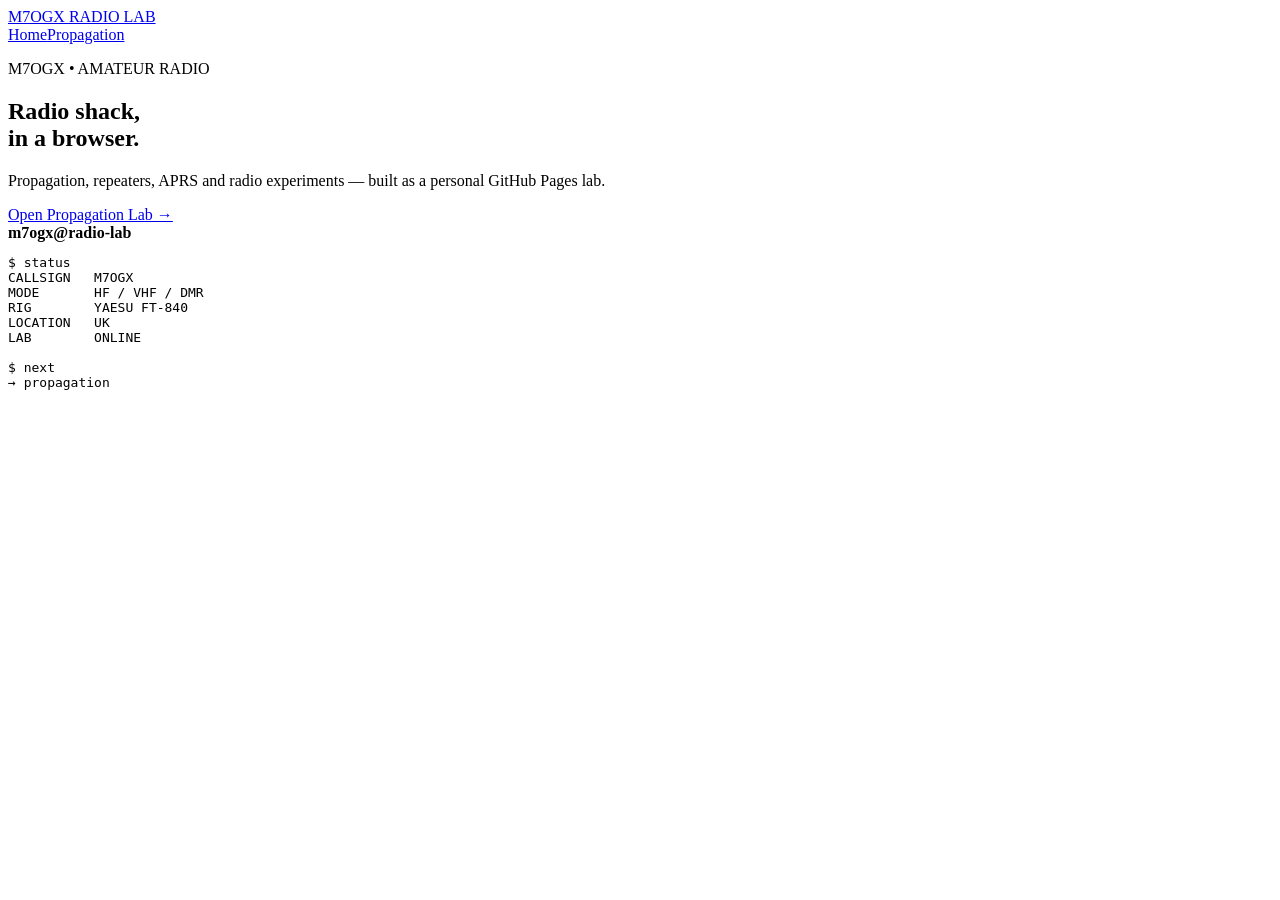
==== index.html @ fd6bd0ee "Add M7OGX Radio Lab propagation module" ====
<!doctype html>
<html lang="en">
<head>
  <meta charset="utf-8">
  <meta name="viewport" content="width=device-width,initial-scale=1">
  <meta name="description" content="M7OGX amateur radio site and propagation lab">
  <title>M7OGX • Radio Lab</title>
  <link rel="stylesheet" href="css/style.css">
</head>
<body>
  <header class="topbar">
    <a class="brand" href="index.html"><span class="dot"></span>M7OGX <span>RADIO LAB</span></a>
    <nav><a class="active" href="index.html">Home</a><a href="propagation.html">Propagation</a></nav>
  </header>
  <main class="hero">
    <section class="hero-copy">
      <p class="eyebrow">M7OGX • AMATEUR RADIO</p>
      <h1>Radio shack,<br><span>in a browser.</span></h1>
      <p>Propagation, repeaters, APRS and radio experiments — built as a personal GitHub Pages lab.</p>
      <a class="button" href="propagation.html">Open Propagation Lab →</a>
    </section>
    <section class="terminal">
      <div class="terminal-head"><span></span><span></span><span></span><b>m7ogx@radio-lab</b></div>
      <pre>$ status
CALLSIGN   M7OGX
MODE       HF / VHF / DMR
RIG        YAESU FT-840
LOCATION   UK
LAB        ONLINE

$ next
→ propagation</pre>
    </section>
  </main>
</body>
</html>
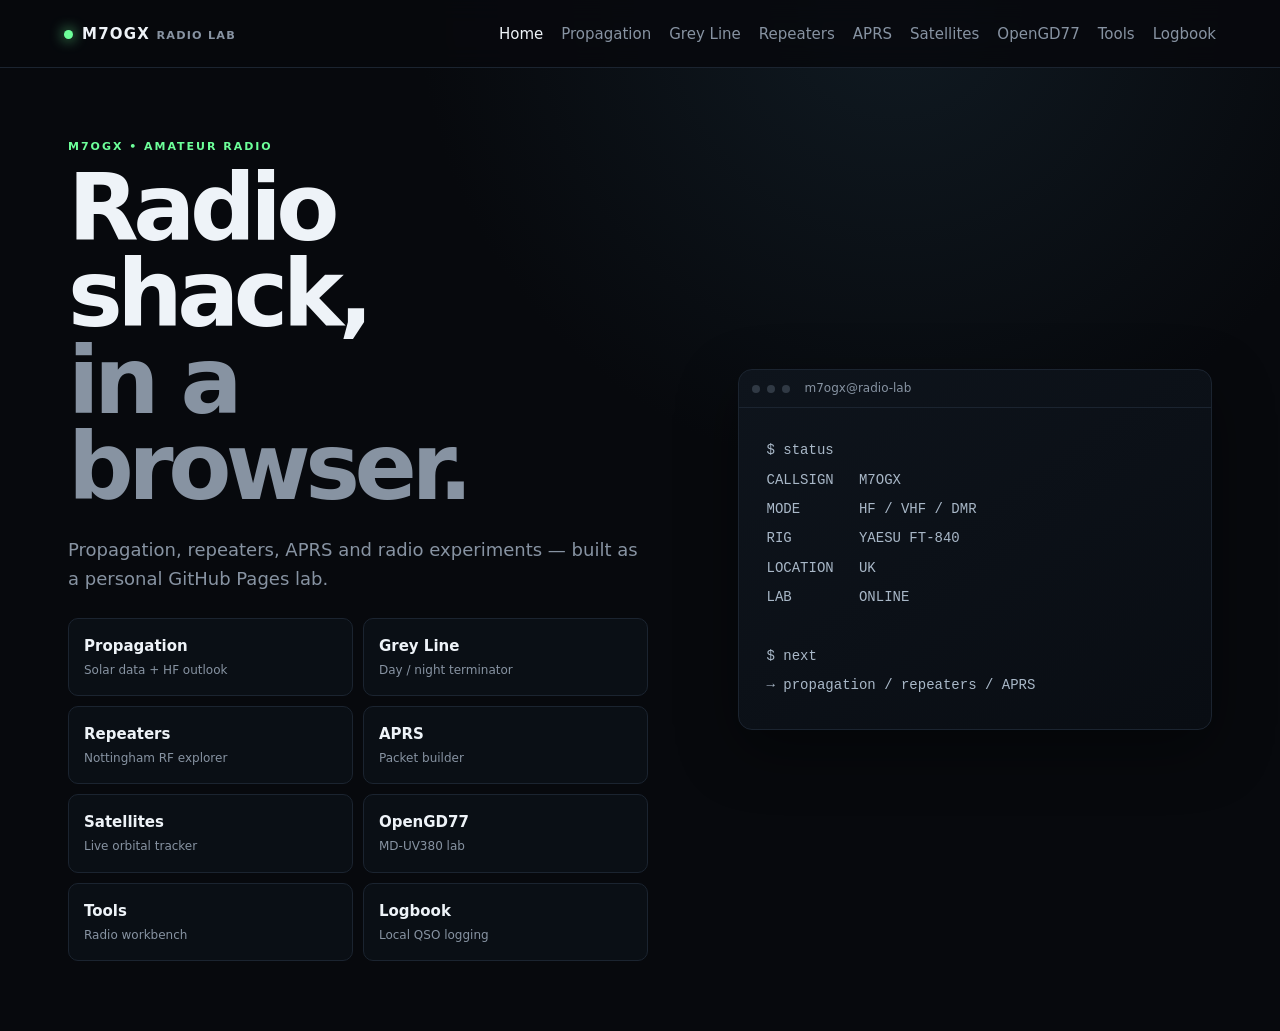
==== commit 35ec6fb3: "Wire all Radio Lab modules into home page" ====
--- a/index.html
+++ b/index.html
@@ -10,14 +10,23 @@
 <body>
   <header class="topbar">
     <a class="brand" href="index.html"><span class="dot"></span>M7OGX <span>RADIO LAB</span></a>
-    <nav><a class="active" href="index.html">Home</a><a href="propagation.html">Propagation</a></nav>
+    <nav><a class="active" href="index.html">Home</a><a href="propagation.html">Propagation</a><a href="greyline.html">Grey Line</a><a href="repeaters.html">Repeaters</a><a href="aprs.html">APRS</a><a href="satellites.html">Satellites</a><a href="opengd77.html">OpenGD77</a><a href="tools.html">Tools</a><a href="logbook.html">Logbook</a></nav>
   </header>
   <main class="hero">
     <section class="hero-copy">
       <p class="eyebrow">M7OGX • AMATEUR RADIO</p>
       <h1>Radio shack,<br><span>in a browser.</span></h1>
       <p>Propagation, repeaters, APRS and radio experiments — built as a personal GitHub Pages lab.</p>
-      <a class="button" href="propagation.html">Open Propagation Lab →</a>
+      <div class="module-grid">
+        <a class="module-card" href="propagation.html"><b>Propagation</b><span>Solar data + HF outlook</span></a>
+        <a class="module-card" href="greyline.html"><b>Grey Line</b><span>Day / night terminator</span></a>
+        <a class="module-card" href="repeaters.html"><b>Repeaters</b><span>Nottingham RF explorer</span></a>
+        <a class="module-card" href="aprs.html"><b>APRS</b><span>Packet builder</span></a>
+        <a class="module-card" href="satellites.html"><b>Satellites</b><span>Live orbital tracker</span></a>
+        <a class="module-card" href="opengd77.html"><b>OpenGD77</b><span>MD-UV380 lab</span></a>
+        <a class="module-card" href="tools.html"><b>Tools</b><span>Radio workbench</span></a>
+        <a class="module-card" href="logbook.html"><b>Logbook</b><span>Local QSO logging</span></a>
+      </div>
     </section>
     <section class="terminal">
       <div class="terminal-head"><span></span><span></span><span></span><b>m7ogx@radio-lab</b></div>
@@ -29,7 +38,7 @@
 LAB        ONLINE
 
 $ next
-→ propagation</pre>
+→ propagation / repeaters / APRS</pre>
     </section>
   </main>
 </body>
--- a/css/style.css
+++ b/css/style.css
@@ -0,0 +1,6 @@
+:root{--bg:#07090d;--panel:#0d1118;--line:#1b2430;--text:#eef3f8;--muted:#8793a2;--accent:#6dff9a;--accent2:#55b8ff;--warn:#ffd166;--bad:#ff6b7a}*{box-sizing:border-box}body{margin:0;background:radial-gradient(circle at 70% 0,#101a22 0,transparent 35%),var(--bg);color:var(--text);font:15px/1.6 Inter,system-ui,-apple-system,BlinkMacSystemFont,"Segoe UI",sans-serif}.topbar{height:68px;border-bottom:1px solid var(--line);display:flex;align-items:center;justify-content:space-between;padding:0 clamp(20px,5vw,70px);background:#07090ddd;backdrop-filter:blur(12px);position:sticky;top:0;z-index:5}.brand{color:var(--text);text-decoration:none;font-weight:800;letter-spacing:.08em}.brand span:last-child{color:var(--muted);font-size:.75em}.dot{display:inline-block;width:9px;height:9px;background:var(--accent);border-radius:50%;margin-right:9px;box-shadow:0 0 14px var(--accent)}nav{display:flex;gap:18px;overflow-x:auto;white-space:nowrap;scrollbar-width:none}nav::-webkit-scrollbar{display:none}nav a{color:var(--muted);text-decoration:none}nav a:hover,nav a.active{color:var(--text)}.hero{min-height:calc(100vh - 68px);display:grid;grid-template-columns:1.1fr .9fr;gap:7vw;align-items:center;max-width:1200px;margin:auto;padding:70px 28px}.eyebrow{font-size:11px;letter-spacing:.18em;color:var(--accent);font-weight:800;margin:0 0 10px}.hero h1{font-size:clamp(50px,8vw,92px);line-height:.94;letter-spacing:-.06em;margin:0 0 25px}.hero h1 span{color:var(--muted)}.hero p:not(.eyebrow){max-width:580px;color:var(--muted);font-size:18px}.button{display:inline-block;margin-top:18px;padding:12px 18px;border:1px solid #355241;border-radius:9px;color:var(--accent);text-decoration:none;background:#0b1710}.terminal,.panel{background:linear-gradient(145deg,#0e141c,#090d13);border:1px solid var(--line);border-radius:14px;box-shadow:0 20px 60px #0006}.terminal{overflow:hidden}.terminal-head{height:38px;border-bottom:1px solid var(--line);display:flex;align-items:center;gap:7px;padding:0 13px;color:var(--muted);font-size:12px}.terminal-head span{width:8px;height:8px;border-radius:50%;background:#303944}.terminal-head b{margin-left:8px;font-weight:500}.terminal pre{padding:28px;margin:0;color:#a9b8c8;font:14px/2.1 ui-monospace,SFMono-Regular,Menlo,monospace}.page{max-width:1200px;margin:auto;padding:55px 28px 80px}.page-title{display:flex;justify-content:space-between;gap:30px;align-items:end;margin-bottom:30px}.page-title h1{font-size:clamp(42px,6vw,70px);line-height:1;margin:0 0 15px;letter-spacing:-.05em}.page-title p:not(.eyebrow){color:var(--muted);max-width:700px}.status{border:1px solid var(--line);padding:10px 14px;border-radius:9px;color:var(--muted);white-space:nowrap}.status i{display:inline-block;width:7px;height:7px;background:var(--accent);border-radius:50%;margin-right:7px}.metrics{display:grid;grid-template-columns:repeat(4,1fr);gap:12px;margin-bottom:14px}.metric{padding:20px;border:1px solid var(--line);background:var(--panel);border-radius:12px}.metric small{color:var(--muted);text-transform:uppercase;letter-spacing:.12em}.metric strong{display:block;font-size:34px;margin-top:5px}.panel{padding:24px;margin-bottom:14px}.panel-head{display:flex;justify-content:space-between;align-items:start;margin-bottom:22px}.panel h2{margin:0;font-size:22px}.muted{color:var(--muted)}.bands{display:grid;grid-template-columns:repeat(7,1fr);gap:10px}.band{border:1px solid var(--line);border-radius:10px;padding:16px 12px;background:#0a0f15}.band strong{display:block;font-size:20px}.bar{height:6px;background:#202a34;border-radius:10px;margin:14px 0 9px;overflow:hidden}.bar i{display:block;height:100%;background:var(--accent);border-radius:10px}.band span{font-size:12px;color:var(--muted)}.grid-two{display:grid;grid-template-columns:1fr 1fr;gap:14px}.station{display:grid;grid-template-columns:1fr 1fr;gap:18px}.station span{display:block;color:var(--muted);font-size:10px;letter-spacing:.12em}.station strong{display:block;margin-top:3px}.roadmap{list-style:none;margin:0;padding:0}.roadmap li{padding:11px 0;border-bottom:1px solid var(--line);color:var(--muted)}.roadmap b{color:var(--accent);font:12px ui-monospace;margin-right:15px}@media(max-width:800px){.hero{grid-template-columns:1fr;padding-top:55px}.metrics{grid-template-columns:1fr 1fr}.bands{grid-template-columns:repeat(2,1fr)}.grid-two{grid-template-columns:1fr}.page-title{display:block}.status{display:inline-block;margin-top:10px}}
+.solar-widget{overflow:hidden}.solar-widget-frame{display:flex;justify-content:center;align-items:center;padding:1rem;overflow-x:auto}.solar-widget-frame img{max-width:100%;height:auto;display:block}
+
+.button.small{margin-top:0;padding:8px 12px;font-size:13px}.solar-widget{overflow:hidden}.solar-widget-frame{display:flex;justify-content:center;align-items:center;padding:1rem;overflow-x:auto}.solar-widget-frame img{max-width:100%;height:auto;display:block}
+
+.module-grid{display:grid;grid-template-columns:repeat(2,minmax(0,1fr));gap:10px;margin-top:24px}.module-card{display:block;text-decoration:none;color:var(--text);padding:15px;border:1px solid var(--line);border-radius:10px;background:#0a0f15}.module-card b,.module-card span{display:block}.module-card span{color:var(--muted);font-size:12px;margin-top:3px}.module-card:hover{border-color:#355241;transform:translateY(-1px)}@media(max-width:600px){.module-grid{grid-template-columns:1fr}}
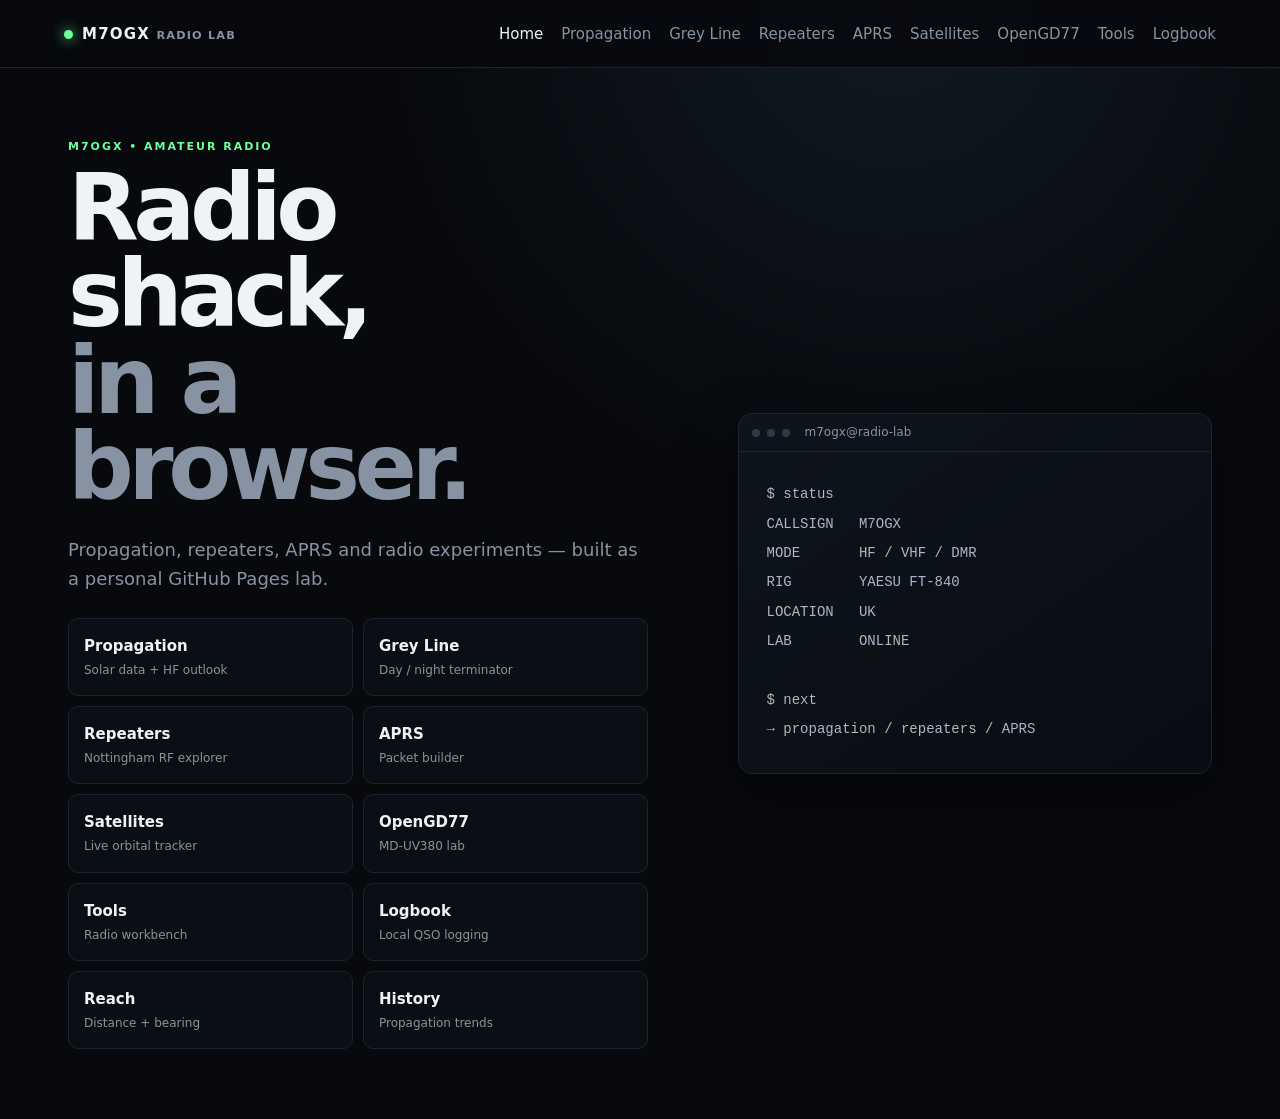
==== commit a38cab5f: "Add Reach and History modules to launcher" ====
--- a/index.html
+++ b/index.html
@@ -25,7 +25,7 @@
         <a class="module-card" href="satellites.html"><b>Satellites</b><span>Live orbital tracker</span></a>
         <a class="module-card" href="opengd77.html"><b>OpenGD77</b><span>MD-UV380 lab</span></a>
         <a class="module-card" href="tools.html"><b>Tools</b><span>Radio workbench</span></a>
-        <a class="module-card" href="logbook.html"><b>Logbook</b><span>Local QSO logging</span></a>
+        <a class="module-card" href="logbook.html"><b>Logbook</b><span>Local QSO logging</span></a><a class="module-card" href="reach.html"><b>Reach</b><span>Distance + bearing</span></a><a class="module-card" href="history.html"><b>History</b><span>Propagation trends</span></a>
       </div>
     </section>
     <section class="terminal">
